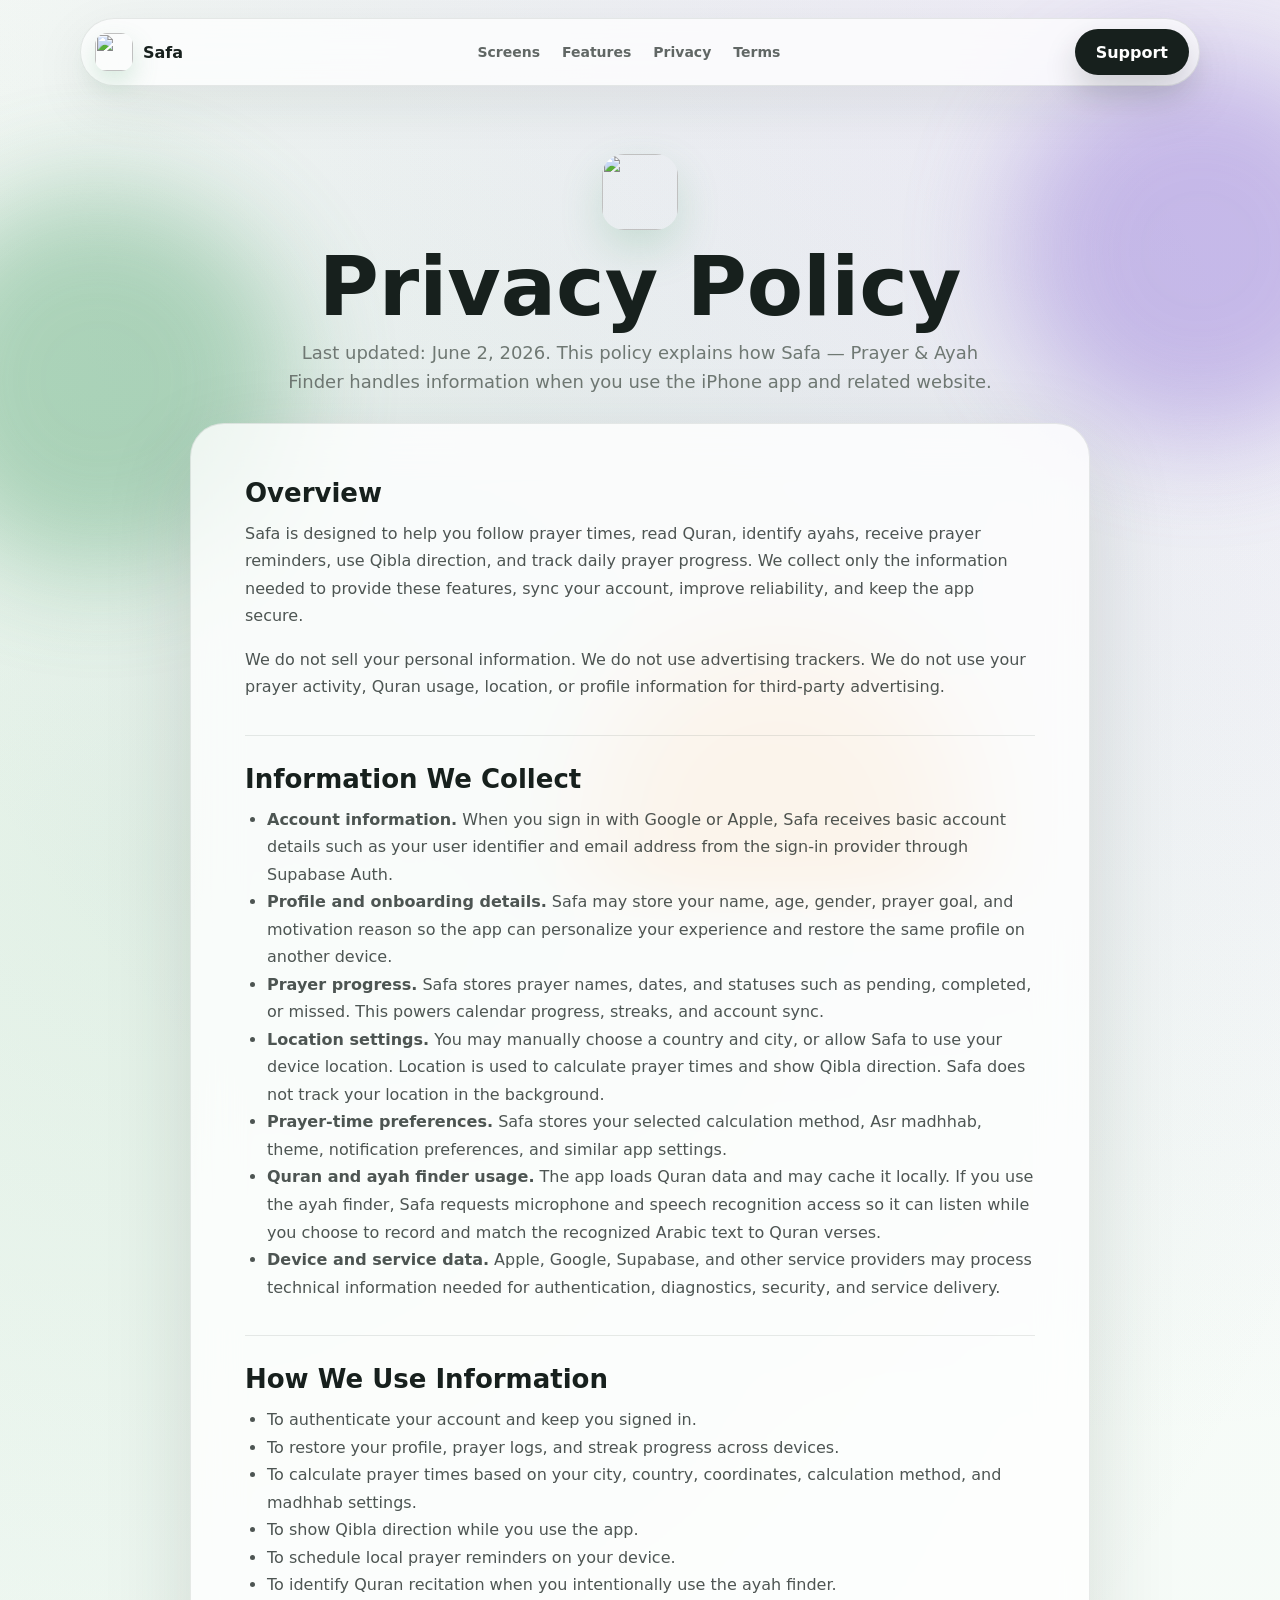
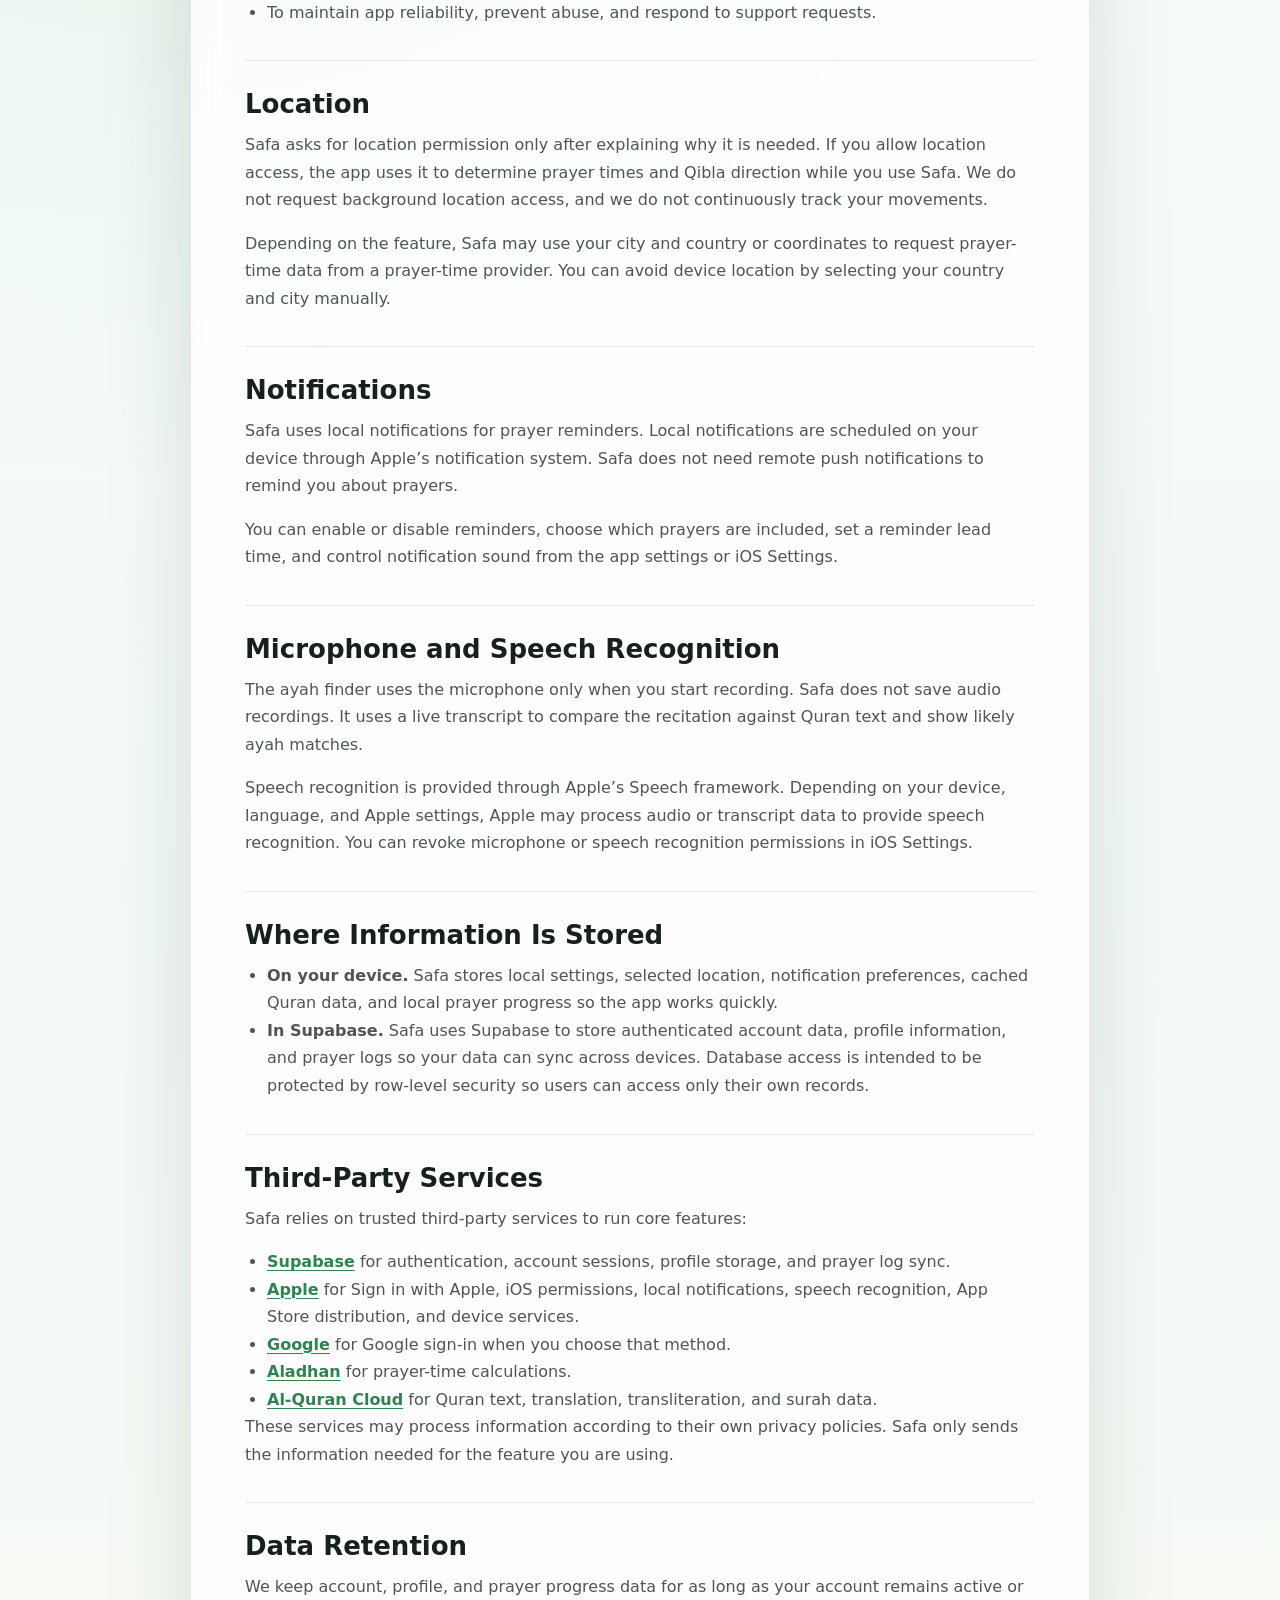
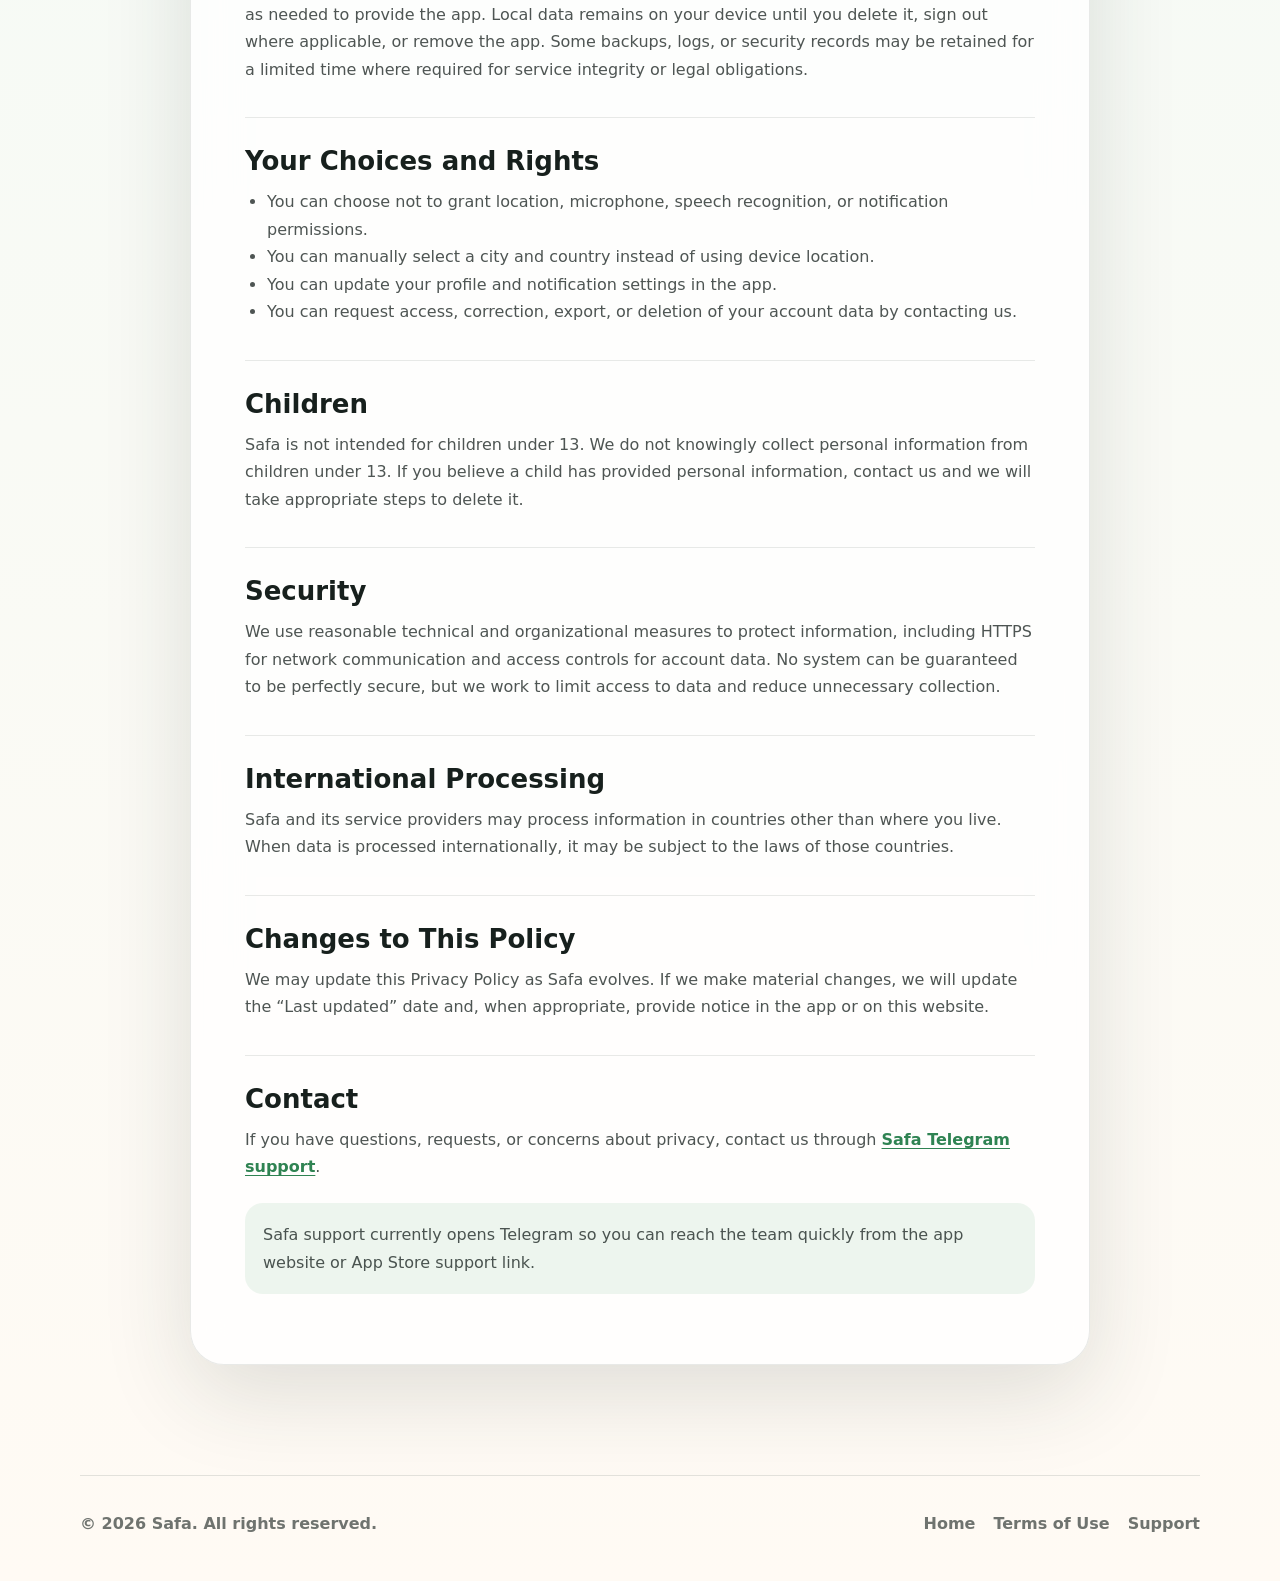
==== privacy/index.html @ 8457a32d "Add files via upload" ====
<!doctype html>
<html lang="en">
  <head>
    <meta charset="utf-8">
    <meta name="viewport" content="width=device-width, initial-scale=1">
    <title>Privacy Policy — Safa</title>
    <meta name="description" content="Privacy Policy for Safa — Prayer & Ayah Finder. Learn what data Safa collects, why it is used, and how it is protected.">
    <meta name="theme-color" content="#f5faf7">
    <link rel="icon" href="../assets/safa-icon.png">
    <link rel="apple-touch-icon" href="../assets/safa-icon.png">
    <link rel="stylesheet" href="../styles.css">
  </head>
  <body>
    <div class="page">
      <div class="ambient" aria-hidden="true">
        <span></span>
        <span></span>
        <span></span>
      </div>

      <header class="site-nav">
        <a class="brand" href="../" aria-label="Safa home">
          <img src="../assets/safa-icon.png" alt="">
          <span>Safa</span>
        </a>
        <nav class="nav-links" aria-label="Primary navigation">
          <a href="../#screens">Screens</a>
          <a href="../#features">Features</a>
          <a href="../privacy/">Privacy</a>
          <a href="../terms/">Terms</a>
        </nav>
        <a class="nav-cta" href="../support/">Support</a>
      </header>

      <main class="legal-shell">
        <div class="legal-hero">
          <img src="../assets/safa-icon.png" alt="">
          <h1>Privacy Policy</h1>
          <p>Last updated: June 2, 2026. This policy explains how Safa — Prayer & Ayah Finder handles information when you use the iPhone app and related website.</p>
        </div>

        <article class="legal-card">
          <section>
            <h2>Overview</h2>
            <p>Safa is designed to help you follow prayer times, read Quran, identify ayahs, receive prayer reminders, use Qibla direction, and track daily prayer progress. We collect only the information needed to provide these features, sync your account, improve reliability, and keep the app secure.</p>
            <p>We do not sell your personal information. We do not use advertising trackers. We do not use your prayer activity, Quran usage, location, or profile information for third-party advertising.</p>
          </section>

          <section>
            <h2>Information We Collect</h2>
            <ul>
              <li><strong>Account information.</strong> When you sign in with Google or Apple, Safa receives basic account details such as your user identifier and email address from the sign-in provider through Supabase Auth.</li>
              <li><strong>Profile and onboarding details.</strong> Safa may store your name, age, gender, prayer goal, and motivation reason so the app can personalize your experience and restore the same profile on another device.</li>
              <li><strong>Prayer progress.</strong> Safa stores prayer names, dates, and statuses such as pending, completed, or missed. This powers calendar progress, streaks, and account sync.</li>
              <li><strong>Location settings.</strong> You may manually choose a country and city, or allow Safa to use your device location. Location is used to calculate prayer times and show Qibla direction. Safa does not track your location in the background.</li>
              <li><strong>Prayer-time preferences.</strong> Safa stores your selected calculation method, Asr madhhab, theme, notification preferences, and similar app settings.</li>
              <li><strong>Quran and ayah finder usage.</strong> The app loads Quran data and may cache it locally. If you use the ayah finder, Safa requests microphone and speech recognition access so it can listen while you choose to record and match the recognized Arabic text to Quran verses.</li>
              <li><strong>Device and service data.</strong> Apple, Google, Supabase, and other service providers may process technical information needed for authentication, diagnostics, security, and service delivery.</li>
            </ul>
          </section>

          <section>
            <h2>How We Use Information</h2>
            <ul>
              <li>To authenticate your account and keep you signed in.</li>
              <li>To restore your profile, prayer logs, and streak progress across devices.</li>
              <li>To calculate prayer times based on your city, country, coordinates, calculation method, and madhhab settings.</li>
              <li>To show Qibla direction while you use the app.</li>
              <li>To schedule local prayer reminders on your device.</li>
              <li>To identify Quran recitation when you intentionally use the ayah finder.</li>
              <li>To maintain app reliability, prevent abuse, and respond to support requests.</li>
            </ul>
          </section>

          <section>
            <h2>Location</h2>
            <p>Safa asks for location permission only after explaining why it is needed. If you allow location access, the app uses it to determine prayer times and Qibla direction while you use Safa. We do not request background location access, and we do not continuously track your movements.</p>
            <p>Depending on the feature, Safa may use your city and country or coordinates to request prayer-time data from a prayer-time provider. You can avoid device location by selecting your country and city manually.</p>
          </section>

          <section>
            <h2>Notifications</h2>
            <p>Safa uses local notifications for prayer reminders. Local notifications are scheduled on your device through Apple’s notification system. Safa does not need remote push notifications to remind you about prayers.</p>
            <p>You can enable or disable reminders, choose which prayers are included, set a reminder lead time, and control notification sound from the app settings or iOS Settings.</p>
          </section>

          <section>
            <h2>Microphone and Speech Recognition</h2>
            <p>The ayah finder uses the microphone only when you start recording. Safa does not save audio recordings. It uses a live transcript to compare the recitation against Quran text and show likely ayah matches.</p>
            <p>Speech recognition is provided through Apple’s Speech framework. Depending on your device, language, and Apple settings, Apple may process audio or transcript data to provide speech recognition. You can revoke microphone or speech recognition permissions in iOS Settings.</p>
          </section>

          <section>
            <h2>Where Information Is Stored</h2>
            <ul>
              <li><strong>On your device.</strong> Safa stores local settings, selected location, notification preferences, cached Quran data, and local prayer progress so the app works quickly.</li>
              <li><strong>In Supabase.</strong> Safa uses Supabase to store authenticated account data, profile information, and prayer logs so your data can sync across devices. Database access is intended to be protected by row-level security so users can access only their own records.</li>
            </ul>
          </section>

          <section>
            <h2>Third-Party Services</h2>
            <p>Safa relies on trusted third-party services to run core features:</p>
            <ul>
              <li><a href="https://supabase.com" rel="noreferrer">Supabase</a> for authentication, account sessions, profile storage, and prayer log sync.</li>
              <li><a href="https://www.apple.com" rel="noreferrer">Apple</a> for Sign in with Apple, iOS permissions, local notifications, speech recognition, App Store distribution, and device services.</li>
              <li><a href="https://www.google.com" rel="noreferrer">Google</a> for Google sign-in when you choose that method.</li>
              <li><a href="https://aladhan.com/prayer-times-api" rel="noreferrer">Aladhan</a> for prayer-time calculations.</li>
              <li><a href="https://alquran.cloud/api" rel="noreferrer">Al-Quran Cloud</a> for Quran text, translation, transliteration, and surah data.</li>
            </ul>
            <p>These services may process information according to their own privacy policies. Safa only sends the information needed for the feature you are using.</p>
          </section>

          <section>
            <h2>Data Retention</h2>
            <p>We keep account, profile, and prayer progress data for as long as your account remains active or as needed to provide the app. Local data remains on your device until you delete it, sign out where applicable, or remove the app. Some backups, logs, or security records may be retained for a limited time where required for service integrity or legal obligations.</p>
          </section>

          <section>
            <h2>Your Choices and Rights</h2>
            <ul>
              <li>You can choose not to grant location, microphone, speech recognition, or notification permissions.</li>
              <li>You can manually select a city and country instead of using device location.</li>
              <li>You can update your profile and notification settings in the app.</li>
              <li>You can request access, correction, export, or deletion of your account data by contacting us.</li>
            </ul>
          </section>

          <section>
            <h2>Children</h2>
            <p>Safa is not intended for children under 13. We do not knowingly collect personal information from children under 13. If you believe a child has provided personal information, contact us and we will take appropriate steps to delete it.</p>
          </section>

          <section>
            <h2>Security</h2>
            <p>We use reasonable technical and organizational measures to protect information, including HTTPS for network communication and access controls for account data. No system can be guaranteed to be perfectly secure, but we work to limit access to data and reduce unnecessary collection.</p>
          </section>

          <section>
            <h2>International Processing</h2>
            <p>Safa and its service providers may process information in countries other than where you live. When data is processed internationally, it may be subject to the laws of those countries.</p>
          </section>

          <section>
            <h2>Changes to This Policy</h2>
            <p>We may update this Privacy Policy as Safa evolves. If we make material changes, we will update the “Last updated” date and, when appropriate, provide notice in the app or on this website.</p>
          </section>

          <section>
            <h2>Contact</h2>
            <p>If you have questions, requests, or concerns about privacy, contact us through <a href="../support/">Safa Telegram support</a>.</p>
          </section>

          <p class="legal-note">Safa support currently opens Telegram so you can reach the team quickly from the app website or App Store support link.</p>
        </article>
      </main>

      <footer class="site-footer">
        <span>© 2026 Safa. All rights reserved.</span>
        <div class="footer-links">
          <a href="../">Home</a>
          <a href="../terms/">Terms of Use</a>
          <a href="../support/">Support</a>
        </div>
      </footer>
    </div>
  </body>
</html>
---- styles.css ----
:root {
  color-scheme: light;
  --ink: #17201d;
  --muted: #6f7873;
  --soft: #f5faf7;
  --paper: rgba(255, 255, 255, 0.72);
  --paper-strong: rgba(255, 255, 255, 0.88);
  --line: rgba(31, 48, 41, 0.12);
  --green: #54a670;
  --green-dark: #2f8352;
  --violet: #8f72d6;
  --amber: #f29b3d;
  --blue: #5b98d4;
  --shadow: 0 28px 90px rgba(34, 52, 44, 0.14);
  --radius: 26px;
}

* {
  box-sizing: border-box;
}

html {
  scroll-behavior: smooth;
}

body {
  margin: 0;
  min-height: 100vh;
  color: var(--ink);
  background:
    radial-gradient(circle at 12% 18%, rgba(84, 166, 112, 0.14), transparent 30%),
    radial-gradient(circle at 88% 2%, rgba(143, 114, 214, 0.14), transparent 28%),
    linear-gradient(180deg, #fbfdfa 0%, #f3faf6 52%, #fffaf4 100%);
  font-family: Inter, ui-sans-serif, system-ui, -apple-system, BlinkMacSystemFont, "SF Pro Display", "Segoe UI", sans-serif;
  letter-spacing: 0;
}

img {
  display: block;
  max-width: 100%;
}

a {
  color: inherit;
  text-decoration: none;
}

.page {
  position: relative;
  overflow: hidden;
}

.ambient {
  position: fixed;
  inset: 0;
  z-index: -2;
  pointer-events: none;
  overflow: hidden;
}

.ambient span {
  position: absolute;
  width: 380px;
  height: 380px;
  border-radius: 999px;
  filter: blur(54px);
  opacity: 0.42;
  animation: drift 18s ease-in-out infinite alternate;
}

.ambient span:nth-child(1) {
  left: -90px;
  top: 190px;
  background: var(--green);
}

.ambient span:nth-child(2) {
  right: -110px;
  top: 60px;
  background: var(--violet);
  animation-duration: 21s;
}

.ambient span:nth-child(3) {
  left: 46%;
  bottom: -120px;
  background: var(--amber);
  animation-duration: 24s;
}

@keyframes drift {
  from {
    transform: translate3d(-18px, -10px, 0) scale(0.92);
  }
  to {
    transform: translate3d(34px, 28px, 0) scale(1.08);
  }
}

.site-nav {
  position: sticky;
  top: 0;
  z-index: 20;
  display: flex;
  align-items: center;
  justify-content: space-between;
  gap: 20px;
  width: min(1120px, calc(100% - 36px));
  margin: 18px auto 0;
  padding: 10px 10px 10px 14px;
  border: 1px solid rgba(31, 48, 41, 0.10);
  border-radius: 999px;
  background: rgba(255, 255, 255, 0.72);
  box-shadow: 0 18px 55px rgba(28, 45, 38, 0.08);
  backdrop-filter: blur(22px);
}

.brand {
  display: inline-flex;
  align-items: center;
  gap: 10px;
  font-weight: 800;
}

.brand img {
  width: 38px;
  height: 38px;
  border-radius: 12px;
  box-shadow: 0 12px 26px rgba(84, 166, 112, 0.22);
}

.nav-links {
  display: flex;
  align-items: center;
  gap: 22px;
  color: rgba(23, 32, 29, 0.68);
  font-size: 14px;
  font-weight: 700;
}

.nav-cta,
.button {
  display: inline-flex;
  min-height: 46px;
  align-items: center;
  justify-content: center;
  gap: 10px;
  border-radius: 999px;
  border: 1px solid transparent;
  padding: 0 20px;
  background: var(--ink);
  color: white;
  font-weight: 800;
  box-shadow: 0 16px 32px rgba(23, 32, 29, 0.18);
}

.button.secondary {
  color: var(--ink);
  background: rgba(255, 255, 255, 0.78);
  border-color: var(--line);
  box-shadow: none;
}

.hero,
.section,
.legal-shell {
  width: min(1120px, calc(100% - 36px));
  margin: 0 auto;
}

.hero {
  display: grid;
  grid-template-columns: minmax(0, 1.02fr) minmax(320px, 0.78fr);
  gap: 50px;
  align-items: center;
  min-height: calc(100vh - 90px);
  padding: 72px 0 80px;
}

.eyebrow {
  display: inline-flex;
  width: fit-content;
  align-items: center;
  gap: 9px;
  margin: 0 0 22px;
  padding: 9px 14px;
  border-radius: 999px;
  background: rgba(84, 166, 112, 0.10);
  color: var(--green-dark);
  font-size: 14px;
  font-weight: 800;
}

.eyebrow::before {
  content: "";
  width: 9px;
  height: 9px;
  border-radius: 999px;
  background: var(--green);
  box-shadow: 0 0 0 5px rgba(84, 166, 112, 0.14);
}

h1,
h2,
h3,
p {
  margin-top: 0;
}

h1 {
  max-width: 710px;
  margin-bottom: 22px;
  font-size: clamp(52px, 8vw, 102px);
  line-height: 0.94;
  letter-spacing: 0;
}

.hero-copy > p:not(.eyebrow),
.section-lead {
  max-width: 650px;
  color: var(--muted);
  font-size: clamp(18px, 2vw, 23px);
  line-height: 1.55;
}

.hero-actions {
  display: flex;
  flex-wrap: wrap;
  gap: 13px;
  margin: 34px 0 30px;
}

.signal-row {
  display: flex;
  flex-wrap: wrap;
  gap: 10px;
}

.signal-row span,
.metric {
  display: inline-flex;
  align-items: center;
  min-height: 38px;
  border: 1px solid rgba(31, 48, 41, 0.10);
  border-radius: 999px;
  padding: 0 14px;
  background: rgba(255, 255, 255, 0.62);
  color: rgba(23, 32, 29, 0.70);
  font-size: 13px;
  font-weight: 800;
}

.hero-art {
  position: relative;
  min-height: 700px;
}

.phone-stage {
  position: relative;
  width: min(420px, 92vw);
  margin-left: auto;
}

.phone {
  position: relative;
  overflow: hidden;
  border: 14px solid #1c1f20;
  border-radius: 54px;
  background: #1c1f20;
  box-shadow: 0 34px 100px rgba(17, 34, 28, 0.25);
}

.phone::before {
  content: "";
  position: absolute;
  top: 10px;
  left: 50%;
  z-index: 2;
  width: 128px;
  height: 36px;
  transform: translateX(-50%);
  border-radius: 999px;
  background: #050607;
}

.phone img {
  width: 100%;
  border-radius: 40px;
}

.float-card {
  position: absolute;
  left: -72px;
  bottom: 92px;
  width: 255px;
  padding: 18px;
  border: 1px solid rgba(31, 48, 41, 0.10);
  border-radius: 22px;
  background: rgba(255, 255, 255, 0.82);
  box-shadow: var(--shadow);
  backdrop-filter: blur(18px);
}

.float-card strong {
  display: block;
  margin-bottom: 7px;
  font-size: 18px;
}

.float-card p {
  margin: 0;
  color: var(--muted);
  line-height: 1.45;
}

.section {
  padding: 58px 0;
}

.section-heading {
  display: flex;
  align-items: end;
  justify-content: space-between;
  gap: 28px;
  margin-bottom: 24px;
}

.section-heading h2 {
  max-width: 700px;
  margin: 0;
  font-size: clamp(36px, 5vw, 64px);
  line-height: 1;
  letter-spacing: 0;
}

.promo-rail {
  display: grid;
  grid-auto-columns: minmax(230px, 310px);
  grid-auto-flow: column;
  gap: 18px;
  overflow-x: auto;
  padding: 8px 4px 20px;
  scroll-snap-type: x mandatory;
}

.promo-rail img {
  aspect-ratio: 1242 / 2688;
  width: 100%;
  border-radius: 28px;
  box-shadow: 0 26px 64px rgba(33, 45, 39, 0.18);
  scroll-snap-align: start;
}

.feature-grid {
  display: grid;
  grid-template-columns: repeat(3, minmax(0, 1fr));
  gap: 16px;
}

.feature-card {
  min-height: 220px;
  padding: 24px;
  border: 1px solid rgba(31, 48, 41, 0.10);
  border-radius: var(--radius);
  background: rgba(255, 255, 255, 0.62);
  box-shadow: 0 18px 60px rgba(31, 48, 41, 0.07);
  backdrop-filter: blur(20px);
}

.feature-card .icon {
  display: grid;
  width: 48px;
  height: 48px;
  margin-bottom: 20px;
  place-items: center;
  border-radius: 16px;
  background: rgba(84, 166, 112, 0.14);
  color: var(--green-dark);
  font-weight: 900;
}

.feature-card h3 {
  margin-bottom: 10px;
  font-size: 22px;
}

.feature-card p {
  margin: 0;
  color: var(--muted);
  line-height: 1.55;
}

.privacy-strip {
  display: grid;
  grid-template-columns: minmax(0, 1fr) auto;
  gap: 26px;
  align-items: center;
  padding: 28px;
  border: 1px solid rgba(31, 48, 41, 0.10);
  border-radius: 32px;
  background: rgba(255, 255, 255, 0.72);
  box-shadow: var(--shadow);
}

.privacy-strip h2 {
  margin-bottom: 8px;
  font-size: clamp(30px, 4vw, 48px);
  line-height: 1.05;
}

.privacy-strip p {
  margin: 0;
  color: var(--muted);
  line-height: 1.55;
}

.site-footer {
  width: min(1120px, calc(100% - 36px));
  margin: 30px auto 0;
  padding: 38px 0 48px;
  border-top: 1px solid rgba(31, 48, 41, 0.12);
  color: rgba(23, 32, 29, 0.62);
  display: flex;
  justify-content: space-between;
  gap: 22px;
  flex-wrap: wrap;
  font-weight: 700;
}

.footer-links {
  display: flex;
  gap: 18px;
  flex-wrap: wrap;
}

.legal-shell {
  padding: 68px 0 80px;
}

.legal-hero {
  max-width: 860px;
  margin: 0 auto 26px;
  text-align: center;
}

.legal-hero img {
  width: 76px;
  height: 76px;
  margin: 0 auto 18px;
  border-radius: 22px;
  box-shadow: 0 18px 42px rgba(84, 166, 112, 0.22);
}

.legal-hero h1 {
  max-width: none;
  margin-bottom: 14px;
  font-size: clamp(44px, 7vw, 82px);
}

.legal-hero p {
  margin: 0 auto;
  max-width: 720px;
  color: var(--muted);
  font-size: 18px;
  line-height: 1.6;
}

.legal-card {
  max-width: 900px;
  margin: 0 auto;
  padding: clamp(24px, 5vw, 54px);
  border: 1px solid rgba(31, 48, 41, 0.10);
  border-radius: 34px;
  background: rgba(255, 255, 255, 0.78);
  box-shadow: var(--shadow);
  backdrop-filter: blur(24px);
}

.legal-card section + section {
  margin-top: 34px;
  padding-top: 28px;
  border-top: 1px solid rgba(31, 48, 41, 0.10);
}

.legal-card h2 {
  margin-bottom: 12px;
  font-size: 26px;
}

.legal-card p,
.legal-card li {
  color: rgba(23, 32, 29, 0.76);
  font-size: 16px;
  line-height: 1.72;
}

.legal-card ul {
  margin: 12px 0 0;
  padding-left: 22px;
}

.legal-card a {
  color: var(--green-dark);
  font-weight: 800;
  text-decoration: underline;
  text-decoration-thickness: 1px;
  text-underline-offset: 3px;
}

.legal-note {
  margin-top: 22px;
  padding: 18px;
  border-radius: 18px;
  background: rgba(84, 166, 112, 0.10);
  color: rgba(23, 32, 29, 0.76);
  line-height: 1.6;
}

@media (max-width: 900px) {
  .nav-links {
    display: none;
  }

  .hero {
    grid-template-columns: 1fr;
    min-height: auto;
    padding-top: 48px;
  }

  .hero-art {
    min-height: auto;
  }

  .phone-stage {
    margin: 0 auto;
  }

  .float-card {
    left: 14px;
    bottom: 38px;
  }

  .feature-grid {
    grid-template-columns: 1fr;
  }

  .privacy-strip {
    grid-template-columns: 1fr;
  }
}

@media (max-width: 560px) {
  .site-nav {
    width: min(100% - 22px, 1120px);
  }

  .nav-cta {
    min-height: 40px;
    padding: 0 14px;
    font-size: 13px;
  }

  .hero,
  .section,
  .legal-shell,
  .site-footer {
    width: min(100% - 26px, 1120px);
  }

  .hero-actions .button {
    width: 100%;
  }

  .phone {
    border-width: 10px;
    border-radius: 44px;
  }

  .float-card {
    position: relative;
    left: auto;
    bottom: auto;
    width: 100%;
    margin-top: 16px;
  }

  .section-heading {
    display: block;
  }

  .promo-rail {
    grid-auto-columns: minmax(210px, 74vw);
  }
}
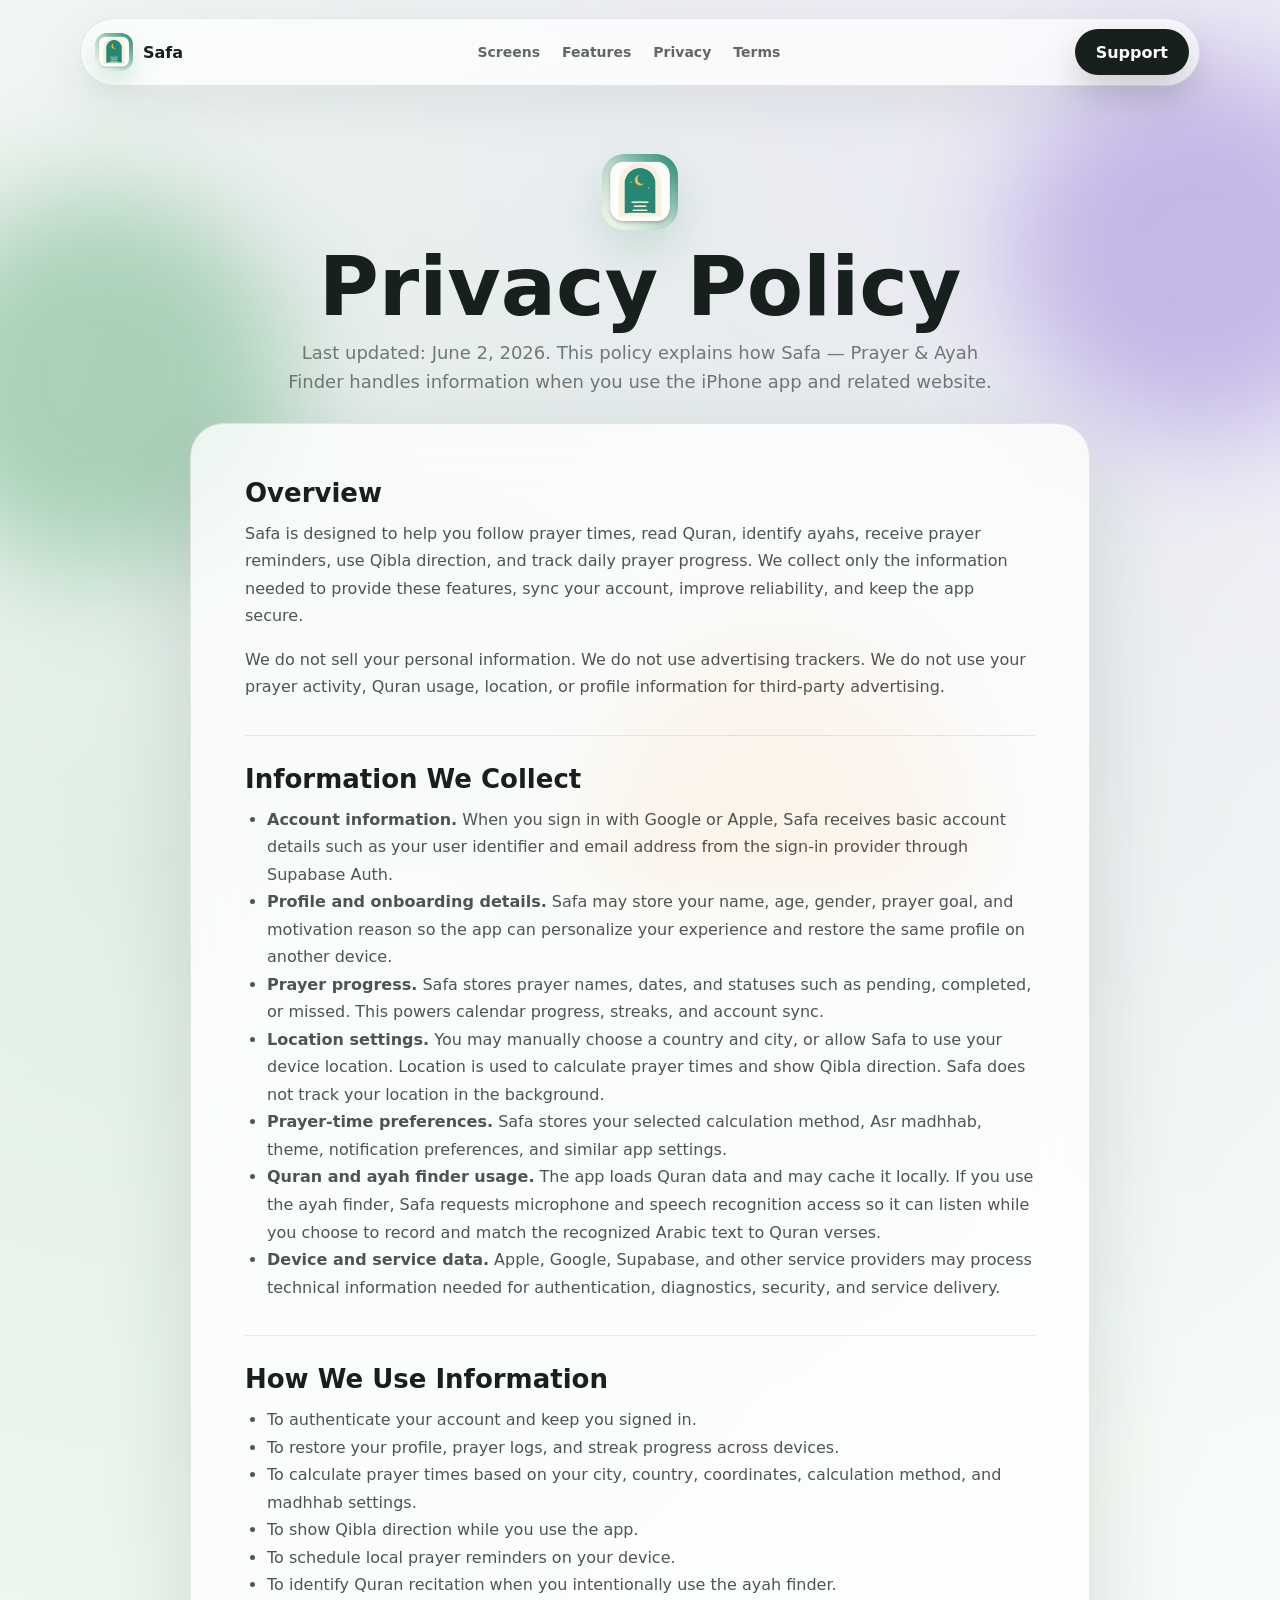
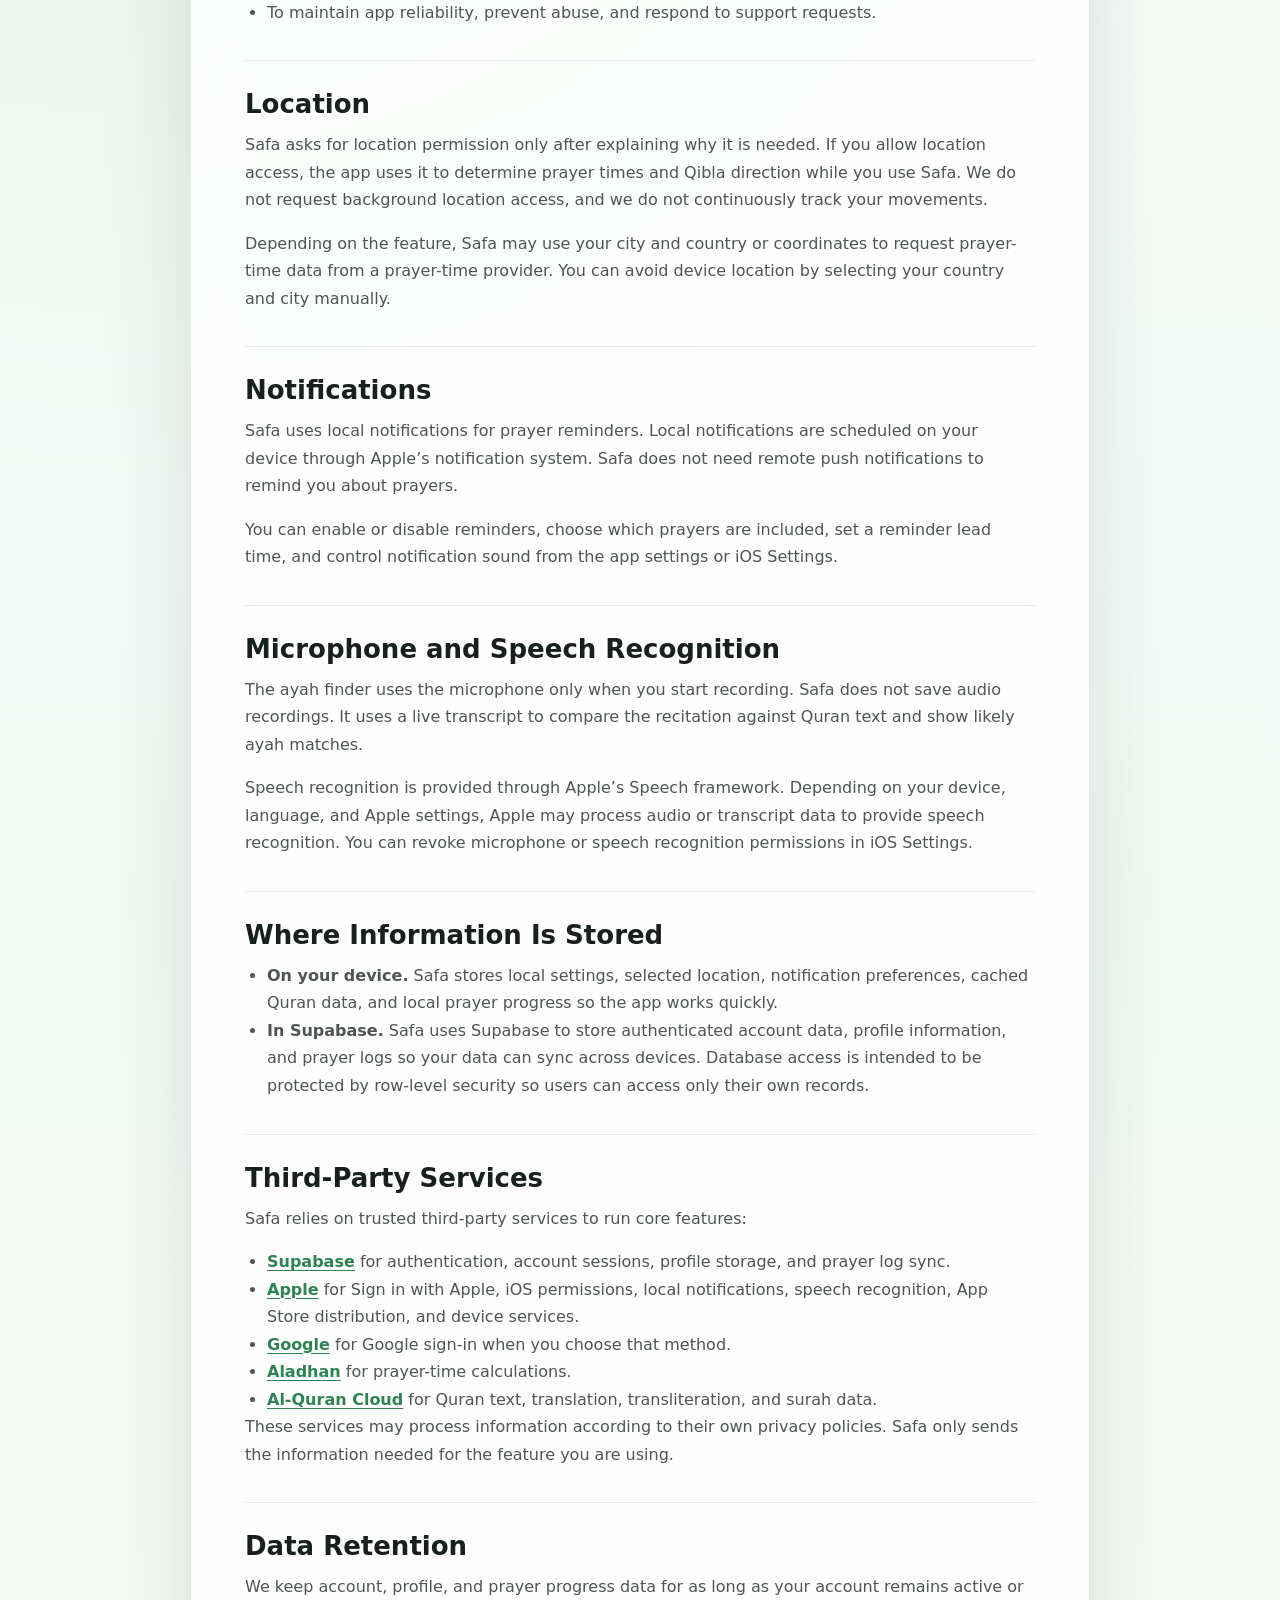
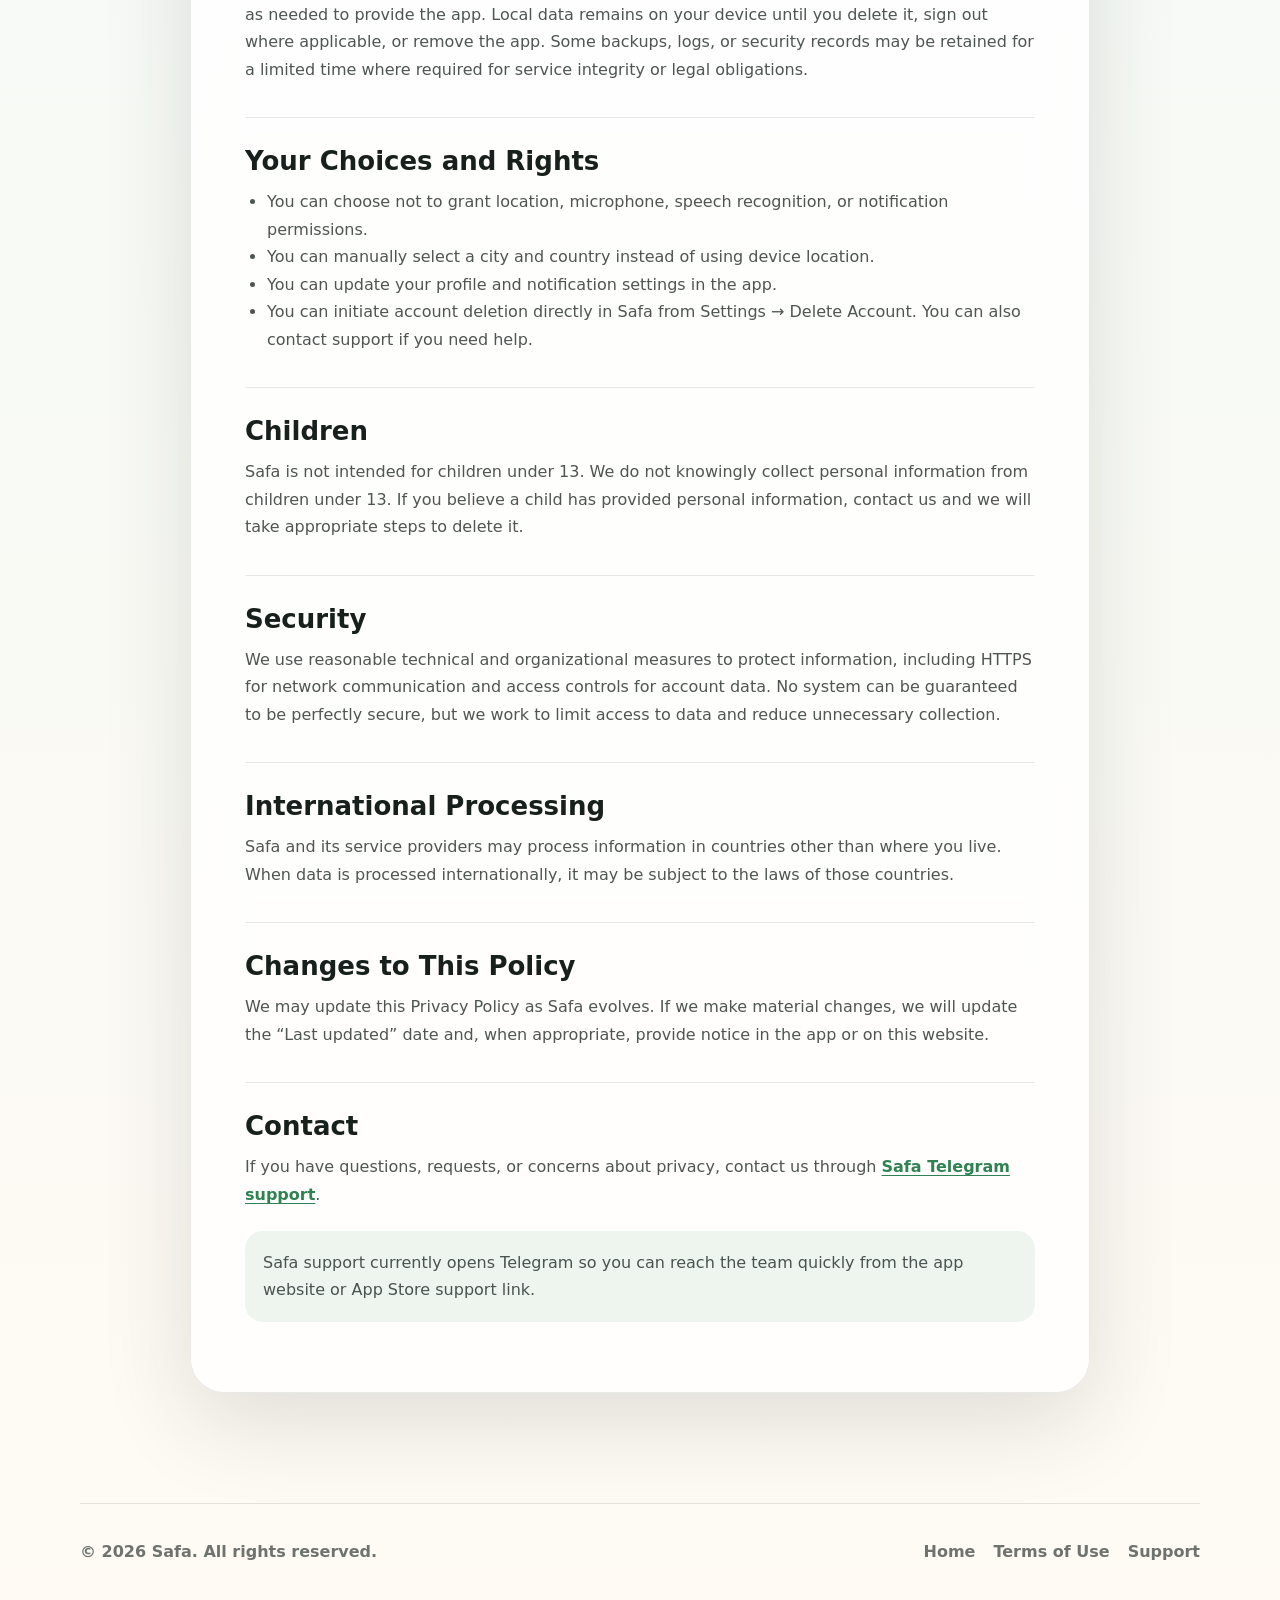
==== commit c780cd9b: "Update account deletion legal copy" ====
--- a/privacy/index.html
+++ b/privacy/index.html
@@ -122,7 +122,7 @@
               <li>You can choose not to grant location, microphone, speech recognition, or notification permissions.</li>
               <li>You can manually select a city and country instead of using device location.</li>
               <li>You can update your profile and notification settings in the app.</li>
-              <li>You can request access, correction, export, or deletion of your account data by contacting us.</li>
+              <li>You can initiate account deletion directly in Safa from Settings → Delete Account. You can also contact support if you need help.</li>
             </ul>
           </section>
 
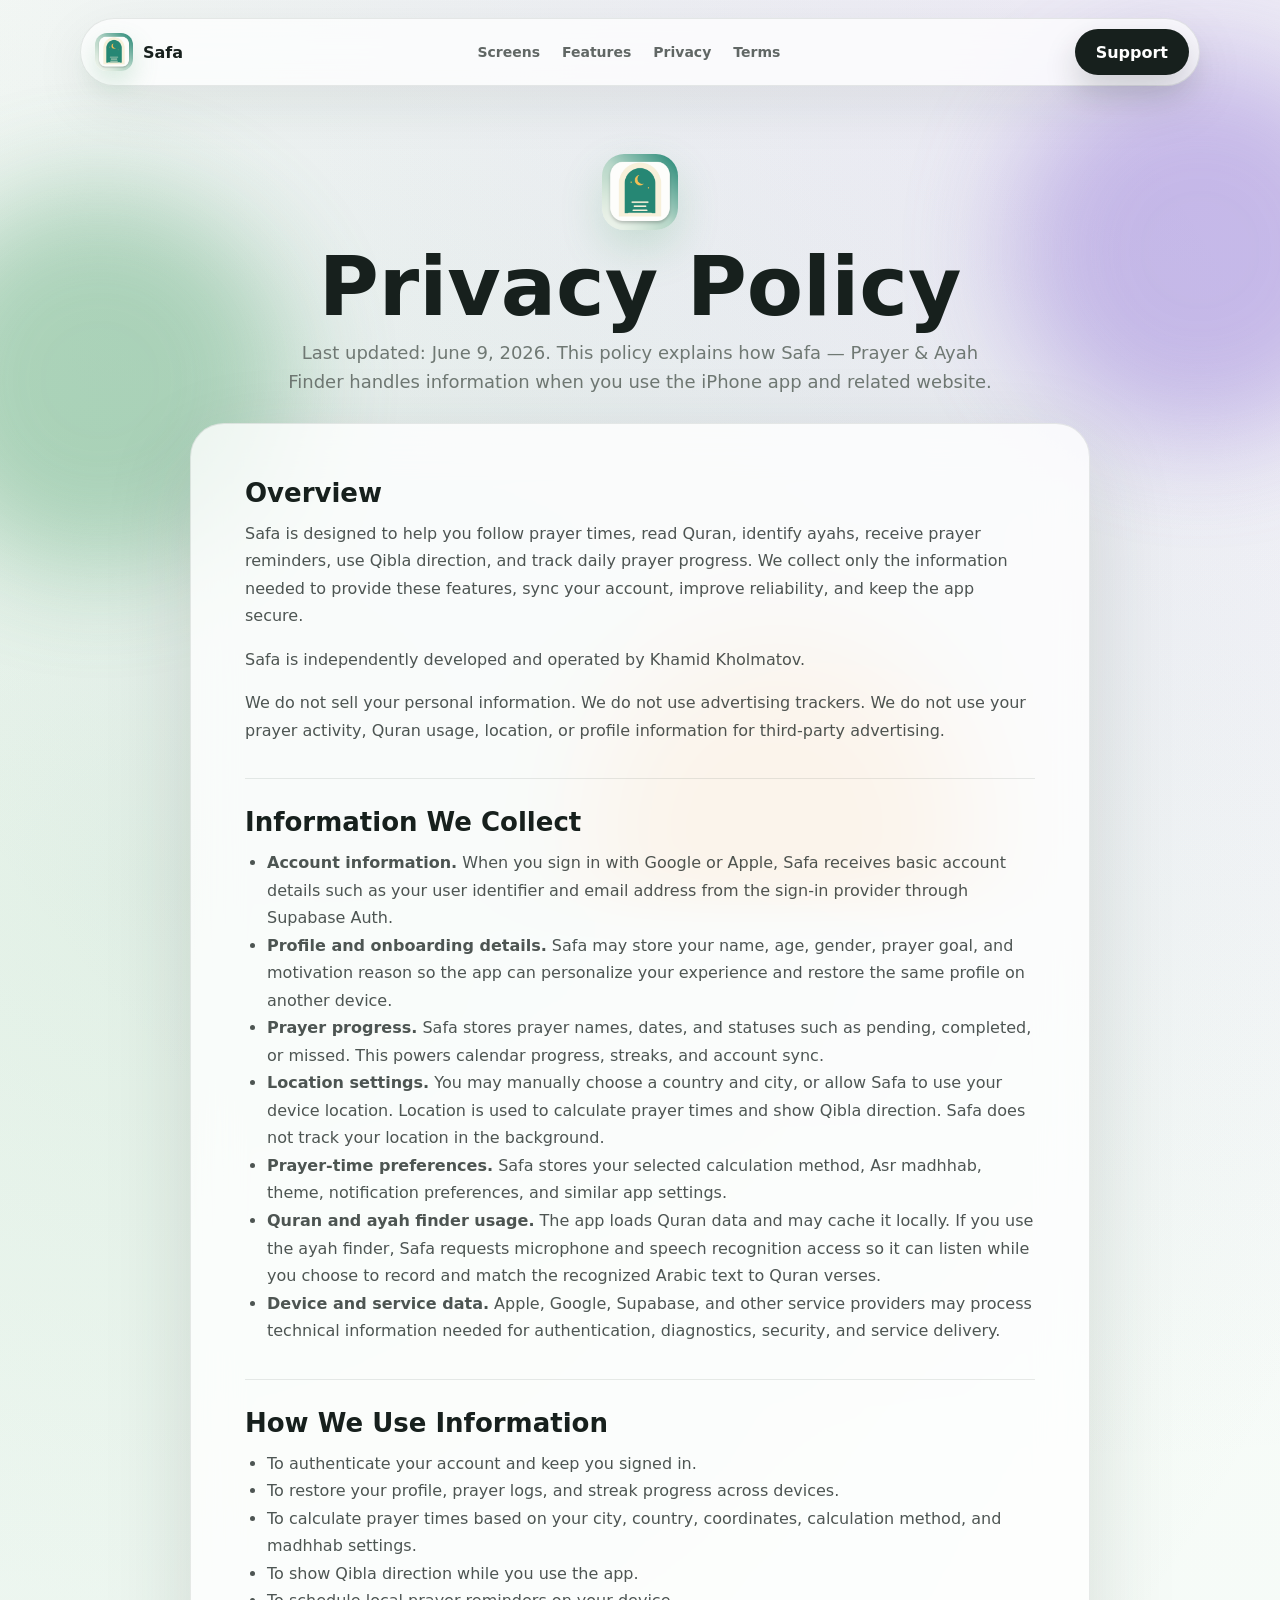
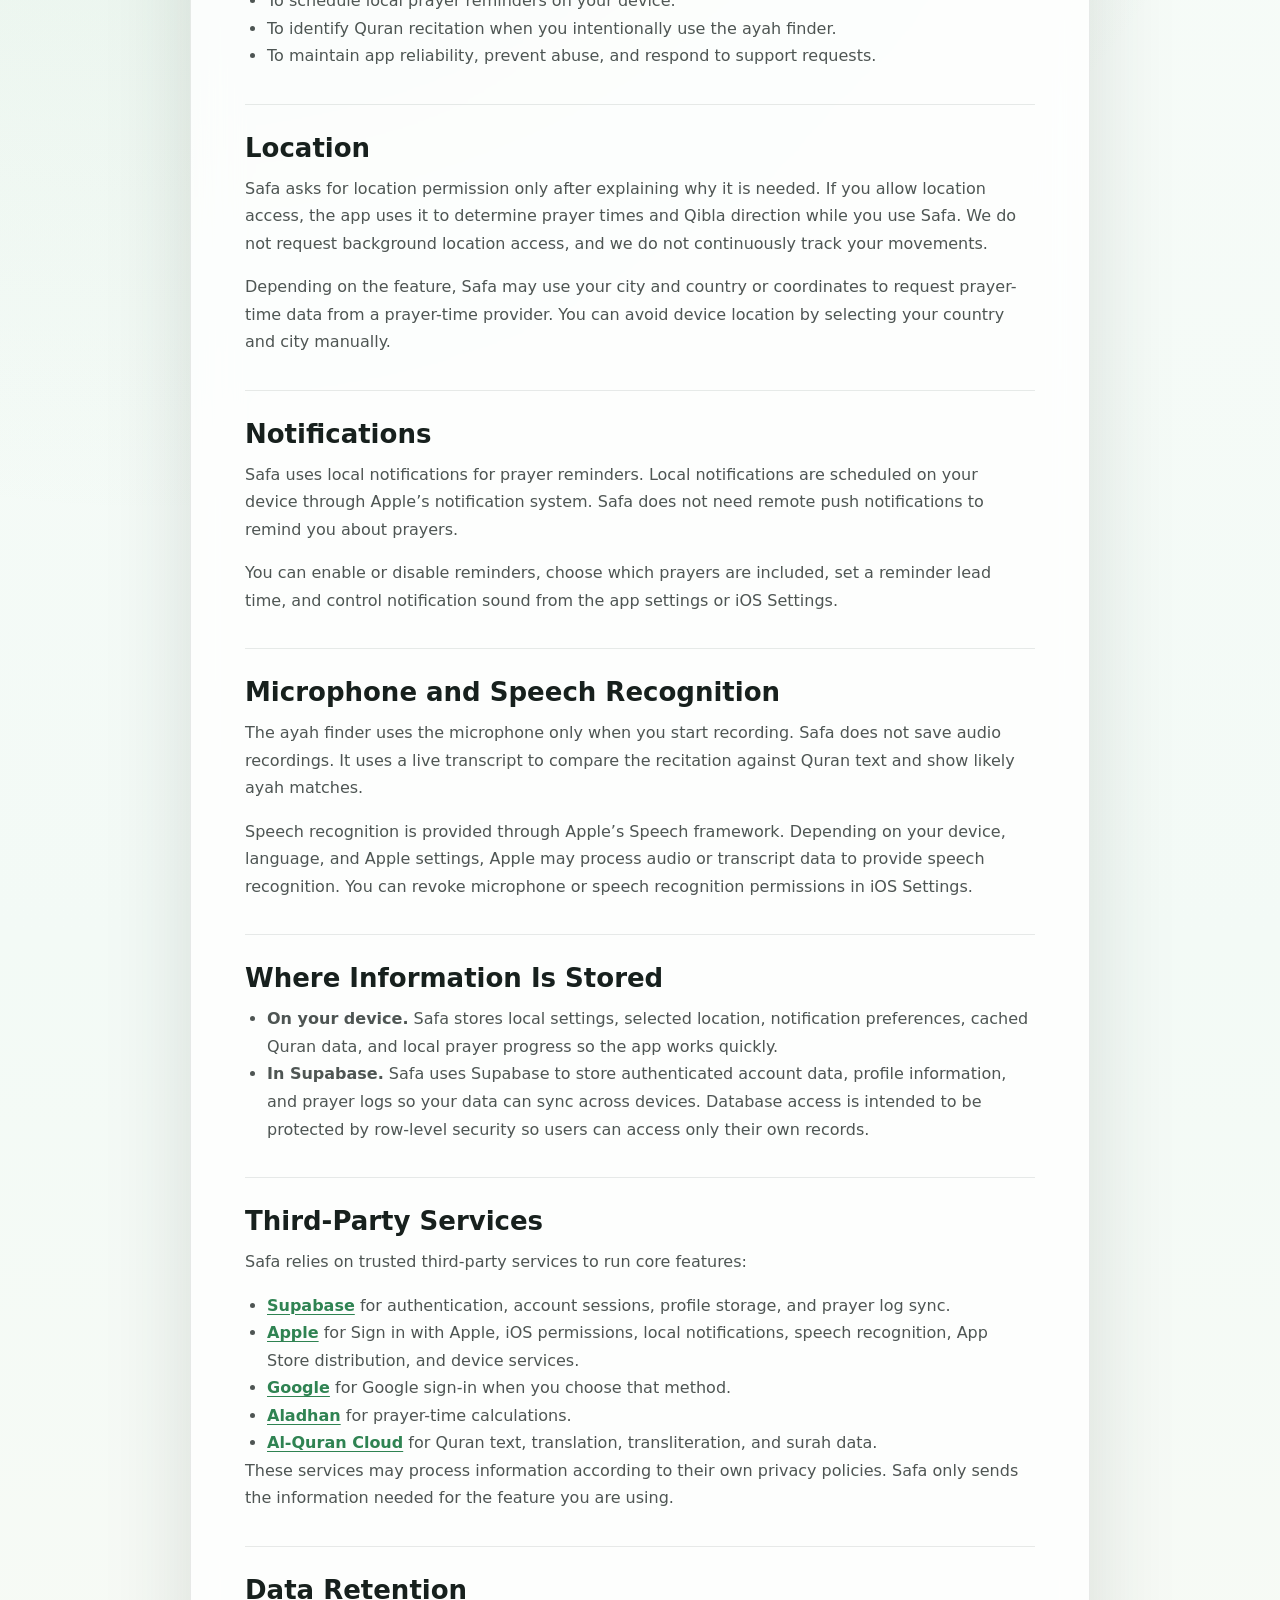
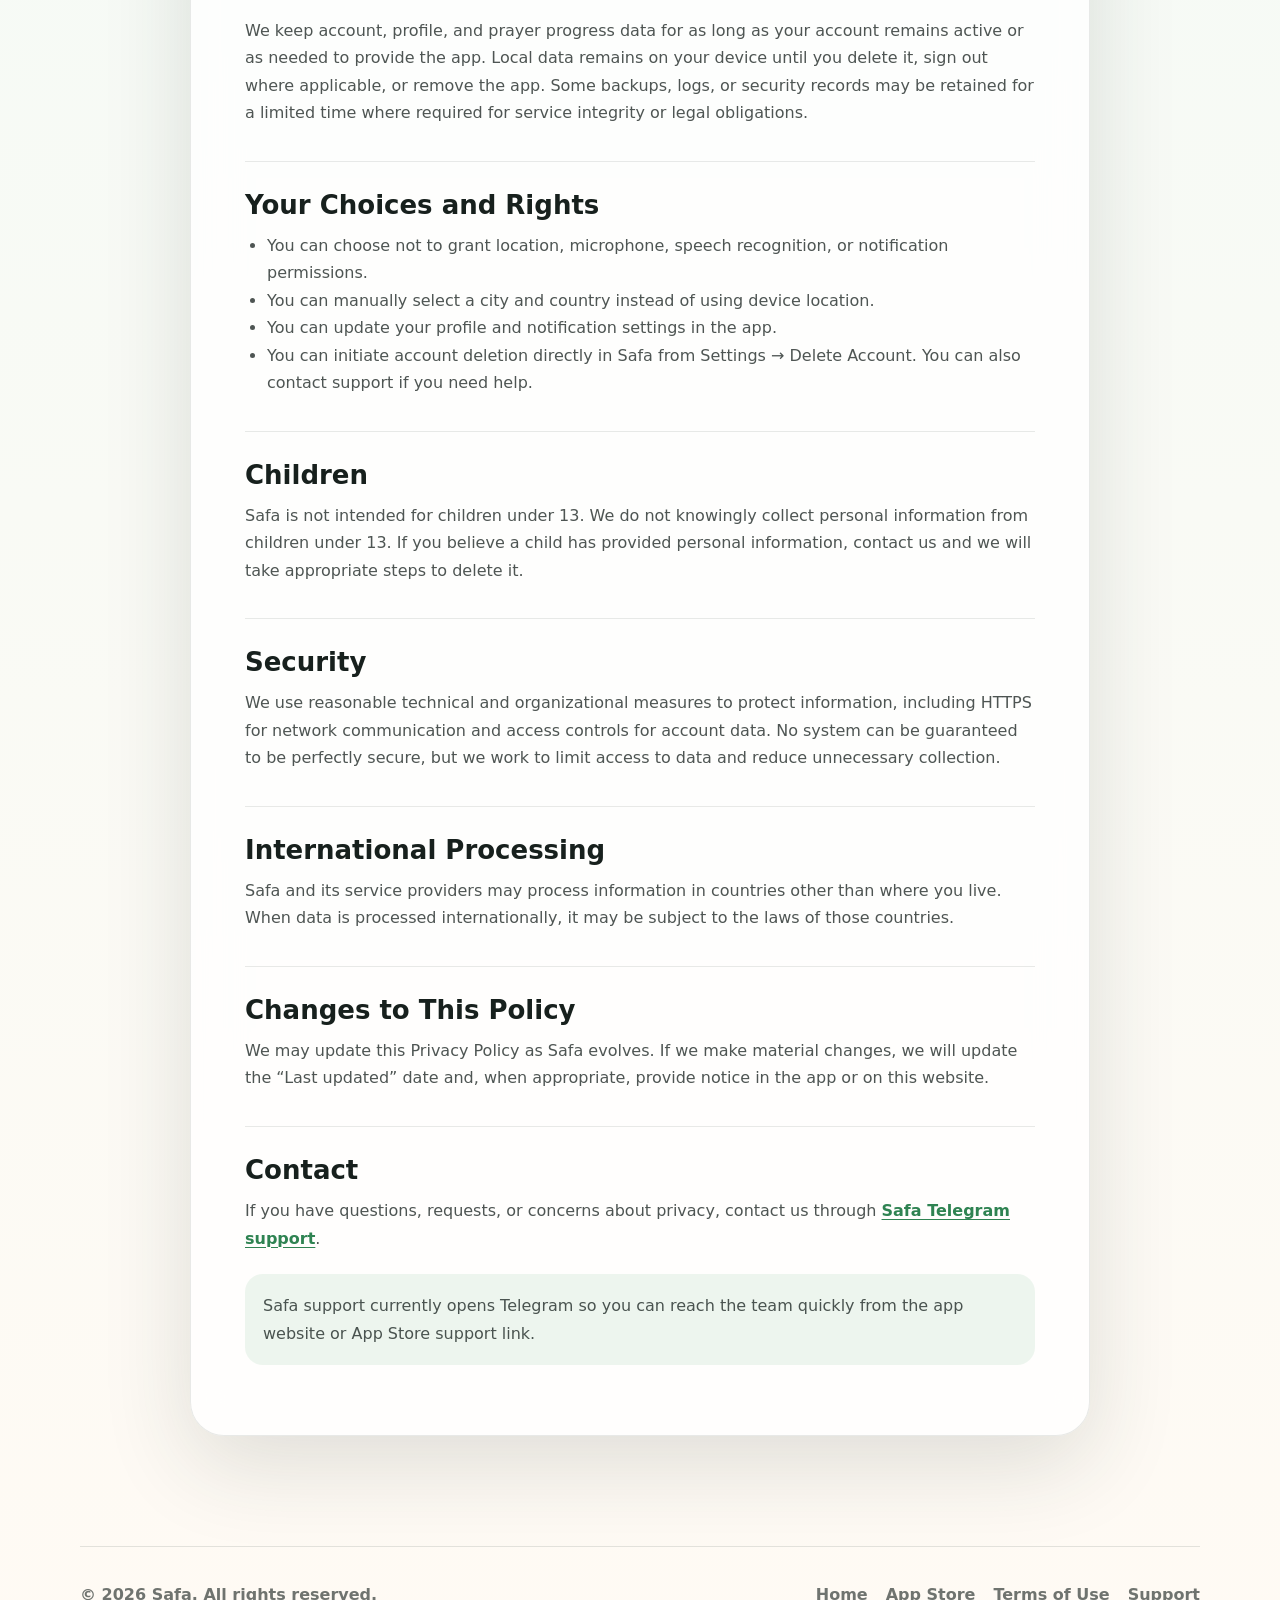
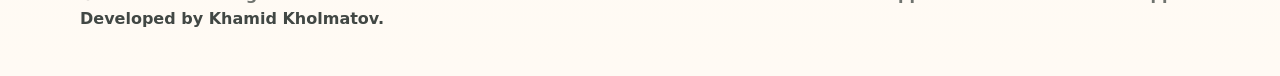
==== commit cac7deb1: "Add App Store link and developer credit" ====
--- a/privacy/index.html
+++ b/privacy/index.html
@@ -36,13 +36,14 @@
         <div class="legal-hero">
           <img src="../assets/safa-icon.png" alt="">
           <h1>Privacy Policy</h1>
-          <p>Last updated: June 2, 2026. This policy explains how Safa — Prayer & Ayah Finder handles information when you use the iPhone app and related website.</p>
+          <p>Last updated: June 9, 2026. This policy explains how Safa — Prayer & Ayah Finder handles information when you use the iPhone app and related website.</p>
         </div>
 
         <article class="legal-card">
           <section>
             <h2>Overview</h2>
             <p>Safa is designed to help you follow prayer times, read Quran, identify ayahs, receive prayer reminders, use Qibla direction, and track daily prayer progress. We collect only the information needed to provide these features, sync your account, improve reliability, and keep the app secure.</p>
+            <p>Safa is independently developed and operated by Khamid Kholmatov.</p>
             <p>We do not sell your personal information. We do not use advertising trackers. We do not use your prayer activity, Quran usage, location, or profile information for third-party advertising.</p>
           </section>
 
@@ -156,9 +157,13 @@
       </main>
 
       <footer class="site-footer">
-        <span>© 2026 Safa. All rights reserved.</span>
+        <div class="footer-credit">
+          <span>© 2026 Safa. All rights reserved.</span>
+          <span>Developed by Khamid Kholmatov.</span>
+        </div>
         <div class="footer-links">
           <a href="../">Home</a>
+          <a href="https://apps.apple.com/uz/app/safa-prayer/id6762632634">App Store</a>
           <a href="../terms/">Terms of Use</a>
           <a href="../support/">Support</a>
         </div>
--- a/styles.css
+++ b/styles.css
@@ -433,6 +433,15 @@
   flex-wrap: wrap;
 }
 
+.footer-credit {
+  display: grid;
+  gap: 5px;
+}
+
+.footer-credit span:last-child {
+  color: rgba(23, 32, 29, 0.82);
+}
+
 .legal-shell {
   padding: 68px 0 80px;
 }
